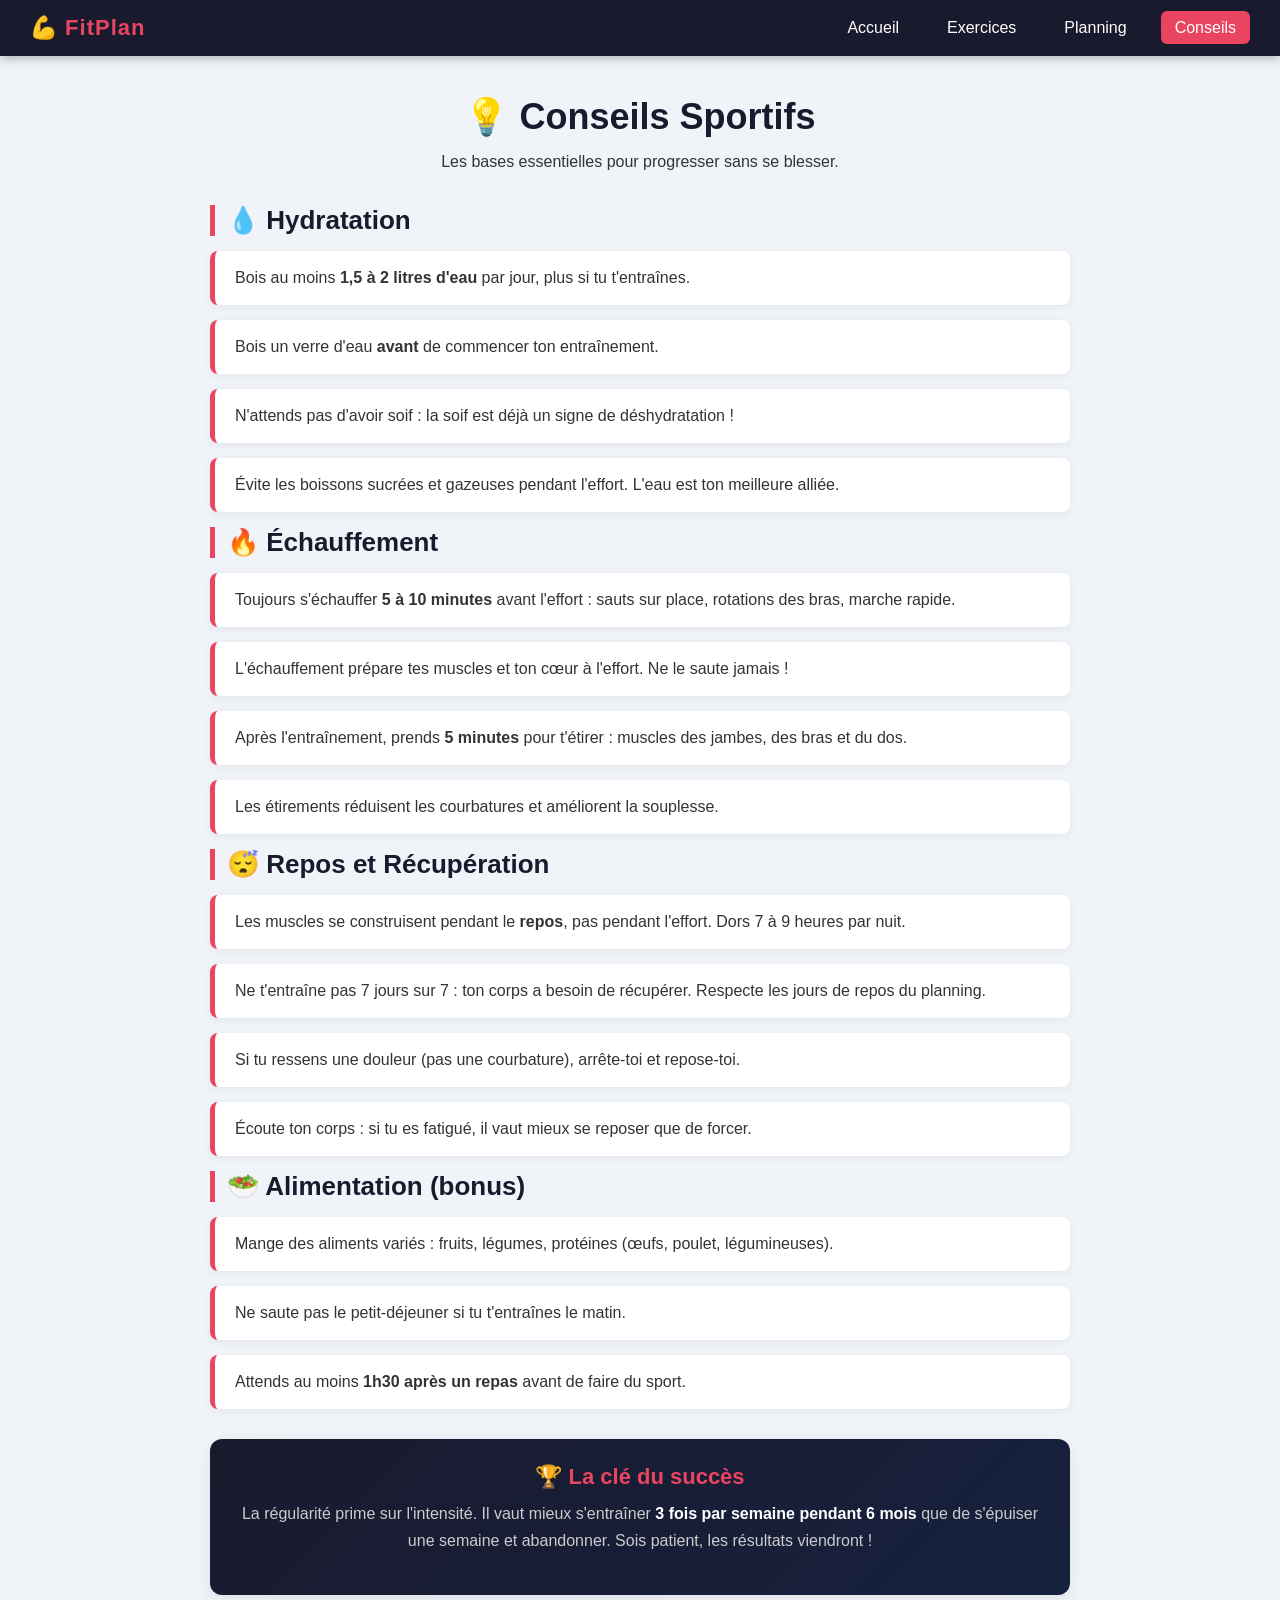
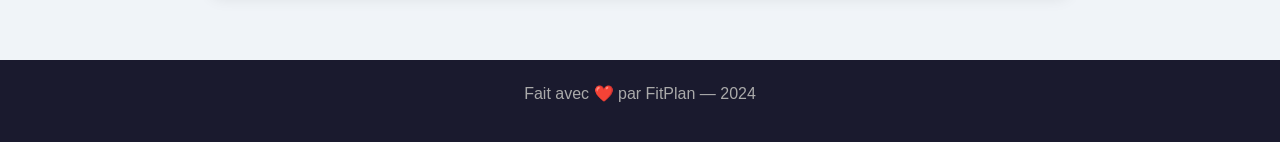
==== conseils.html @ 5ef5ac4e "Add files via upload" ====
<!DOCTYPE html>
<html lang="fr">
<head>
  <meta charset="UTF-8" />
  <meta name="viewport" content="width=device-width, initial-scale=1.0" />
  <title>FitPlan - Conseils</title>
  <link rel="stylesheet" href="style.css" />
</head>

<body>
  <nav>
    <div class="logo">💪 FitPlan</div>
    <ul>
      <li><a href="index.html">Accueil</a></li>
      <li><a href="exercices.html">Exercices</a></li>
      <li><a href="planning.html">Planning</a></li>
      <li><a href="conseils.html" class="actif">Conseils</a></li>
    </ul>
  </nav>

  <main>

    <h1>💡 Conseils Sportifs</h1>
    <p style="text-align:center; margin-bottom: 30px;">
      Les bases essentielles pour progresser sans se blesser.
    </p>

    <h2>💧 Hydratation</h2>
    <ul class="liste-conseils">
      <li>Bois au moins <strong>1,5 à 2 litres d'eau</strong> par jour, plus si tu t'entraînes.</li>
      <li>Bois un verre d'eau <strong>avant</strong> de commencer ton entraînement.</li>
      <li>N'attends pas d'avoir soif : la soif est déjà un signe de déshydratation !</li>
      <li>Évite les boissons sucrées et gazeuses pendant l'effort. L'eau est ton meilleure alliée.</li>
    </ul>

    <h2>🔥 Échauffement</h2>
    <ul class="liste-conseils">
      <li>Toujours s'échauffer <strong>5 à 10 minutes</strong> avant l'effort : sauts sur place, rotations des bras, marche rapide.</li>
      <li>L'échauffement prépare tes muscles et ton cœur à l'effort. Ne le saute jamais !</li>
      <li>Après l'entraînement, prends <strong>5 minutes</strong> pour t'étirer : muscles des jambes, des bras et du dos.</li>
      <li>Les étirements réduisent les courbatures et améliorent la souplesse.</li>
    </ul>

    <h2>😴 Repos et Récupération</h2>
    <ul class="liste-conseils">
      <li>Les muscles se construisent pendant le <strong>repos</strong>, pas pendant l'effort. Dors 7 à 9 heures par nuit.</li>
      <li>Ne t'entraîne pas 7 jours sur 7 : ton corps a besoin de récupérer. Respecte les jours de repos du planning.</li>
      <li>Si tu ressens une douleur (pas une courbature), arrête-toi et repose-toi.</li>
      <li>Écoute ton corps : si tu es fatigué, il vaut mieux se reposer que de forcer.</li>
    </ul>
    <h2>🥗 Alimentation (bonus)</h2>
    <ul class="liste-conseils">
      <li>Mange des aliments variés : fruits, légumes, protéines (œufs, poulet, légumineuses).</li>
      <li>Ne saute pas le petit-déjeuner si tu t'entraînes le matin.</li>
      <li>Attends au moins <strong>1h30 après un repas</strong> avant de faire du sport.</li>
    </ul>

  
    <div class="card" style="text-align:center; margin-top:30px; background: linear-gradient(135deg,#1a1a2e,#16213e); color:white;">
      <h3 style="color:#e94560; font-size:22px; margin-bottom:10px;">🏆 La clé du succès</h3>
      <p style="color:#ccc;">
        La régularité prime sur l'intensité. Il vaut mieux s'entraîner
        <strong style="color:white;">3 fois par semaine pendant 6 mois</strong>
        que de s'épuiser une semaine et abandonner. Sois patient, les résultats viendront !
      </p>
    </div>

  </main>

  <footer>
    <p>Fait avec <span>❤️</span> par FitPlan &mdash; 2024</p>
  </footer>

  <script src="script.js"></script>

</body>
</html>
---- style.css ----
* {
  margin: 0;
  padding: 0;
  box-sizing: border-box; /* Facilite le calcul des tailles */
}

body {
  font-family: Arial, sans-serif; 
  background-color: #f0f4f8;     
  color: #333;                  
  min-height: 100vh;            
  display: flex;
  flex-direction: column;
}

nav {
  background-color: #1a1a2e;   
  padding: 15px 30px;
  display: flex;
  justify-content: space-between;
  align-items: center;
  box-shadow: 0 2px 10px rgba(0,0,0,0.3);
}


nav .logo {
  color: #e94560;
  font-size: 22px;
  font-weight: bold;
  letter-spacing: 1px;
}


nav ul {
  list-style: none; 
  display: flex;
  gap: 20px;        
}

nav ul li a {
  color: #ffffff;
  text-decoration: none;
  font-size: 16px;
  padding: 8px 14px;
  border-radius: 6px;
  transition: background-color 0.3s; 
}


nav ul li a:hover {
  background-color: #e94560;  
  color: #fff;
}


nav ul li a.actif {
  background-color: #e94560;
}


main {
  flex: 1; 
  padding: 40px 20px;
  max-width: 900px;   
  margin: 0 auto;      
  width: 100%;
}


h1 {
  font-size: 36px;
  color: #1a1a2e;
  margin-bottom: 10px;
  text-align: center;
}

h2 {
  font-size: 26px;
  color: #1a1a2e;
  margin-bottom: 15px;
  border-left: 5px solid #e94560; 
  padding-left: 12px;
}

h3 {
  font-size: 20px;
  color: #16213e;
  margin-bottom: 8px;
}

p {
  font-size: 16px;
  line-height: 1.7;  
  margin-bottom: 15px;
}


.hero {
  text-align: center;
  background: linear-gradient(135deg, #1a1a2e, #16213e);
  color: white;
  padding: 60px 30px;
  border-radius: 16px;
  margin-bottom: 40px;
}

.hero h1 {
  color: #fff;
  font-size: 42px;
  margin-bottom: 15px;
}

.hero p {
  color: #ccc;
  font-size: 18px;
  margin-bottom: 30px;
}


.btn-principal {
  background-color: #e94560;  
  color: white;
  border: none;
  padding: 15px 35px;
  font-size: 18px;
  border-radius: 8px;
  cursor: pointer;             
  transition: transform 0.2s, background-color 0.3s; 
}


.btn-principal:hover {
  background-color: #c73652;  
  transform: scale(1.05);     
}


.card {
  background-color: #ffffff;
  border-radius: 12px;
  padding: 25px;
  margin-bottom: 25px;
  box-shadow: 0 4px 15px rgba(0,0,0,0.08); 
  transition: transform 0.2s;
}


.card:hover {
  transform: translateY(-4px); 
}


.img-exercice {
  width: 100%;
  max-width: 400px;  
  height: 220px;
  object-fit: cover; 
  border-radius: 10px;
  display: block;
  margin: 15px auto; 
}


table {
  width: 100%;
  border-collapse: collapse; 
  margin-top: 20px;
  background-color: #fff;
  border-radius: 12px;
  overflow: hidden;
  box-shadow: 0 4px 15px rgba(0,0,0,0.08);
}


th {
  background-color: #1a1a2e;
  color: #fff;
  padding: 14px 20px;
  text-align: left;
  font-size: 15px;
}


td {
  padding: 14px 20px;
  border-bottom: 1px solid #eee;
  font-size: 15px;
}

tr.repos td {
  color: #888;
  font-style: italic;
}


tr:hover td {
  background-color: #fef0f3; 
}


.liste-conseils {
  list-style: none;
  padding: 0;
}

.liste-conseils li {
  background-color: #fff;
  border-left: 5px solid #e94560;
  margin-bottom: 15px;
  padding: 18px 20px;
  border-radius: 8px;
  font-size: 16px;
  box-shadow: 0 2px 8px rgba(0,0,0,0.06);
}


.liste-conseils li::before {
  margin-right: 10px;
  font-size: 20px;
}


footer {
  background-color: #1a1a2e;
  color: #aaa;
  text-align: center;
  padding: 20px;
  font-size: 14px;
}

footer span {
  color: #e94560;
}


.avantages {
  display: flex;
  gap: 20px;
  flex-wrap: wrap; 
  margin-top: 20px;
}

.avantage-item {
  flex: 1;
  min-width: 200px;
  background-color: #fff;
  border-radius: 12px;
  padding: 25px;
  text-align: center;
  box-shadow: 0 4px 15px rgba(0,0,0,0.08);
}

.avantage-item .icone {
  font-size: 40px;
  margin-bottom: 10px;
}

.badge {
  display: inline-block;
  background-color: #e94560;
  color: white;
  font-size: 13px;
  padding: 4px 12px;
  border-radius: 20px;
  margin-bottom: 10px;
}
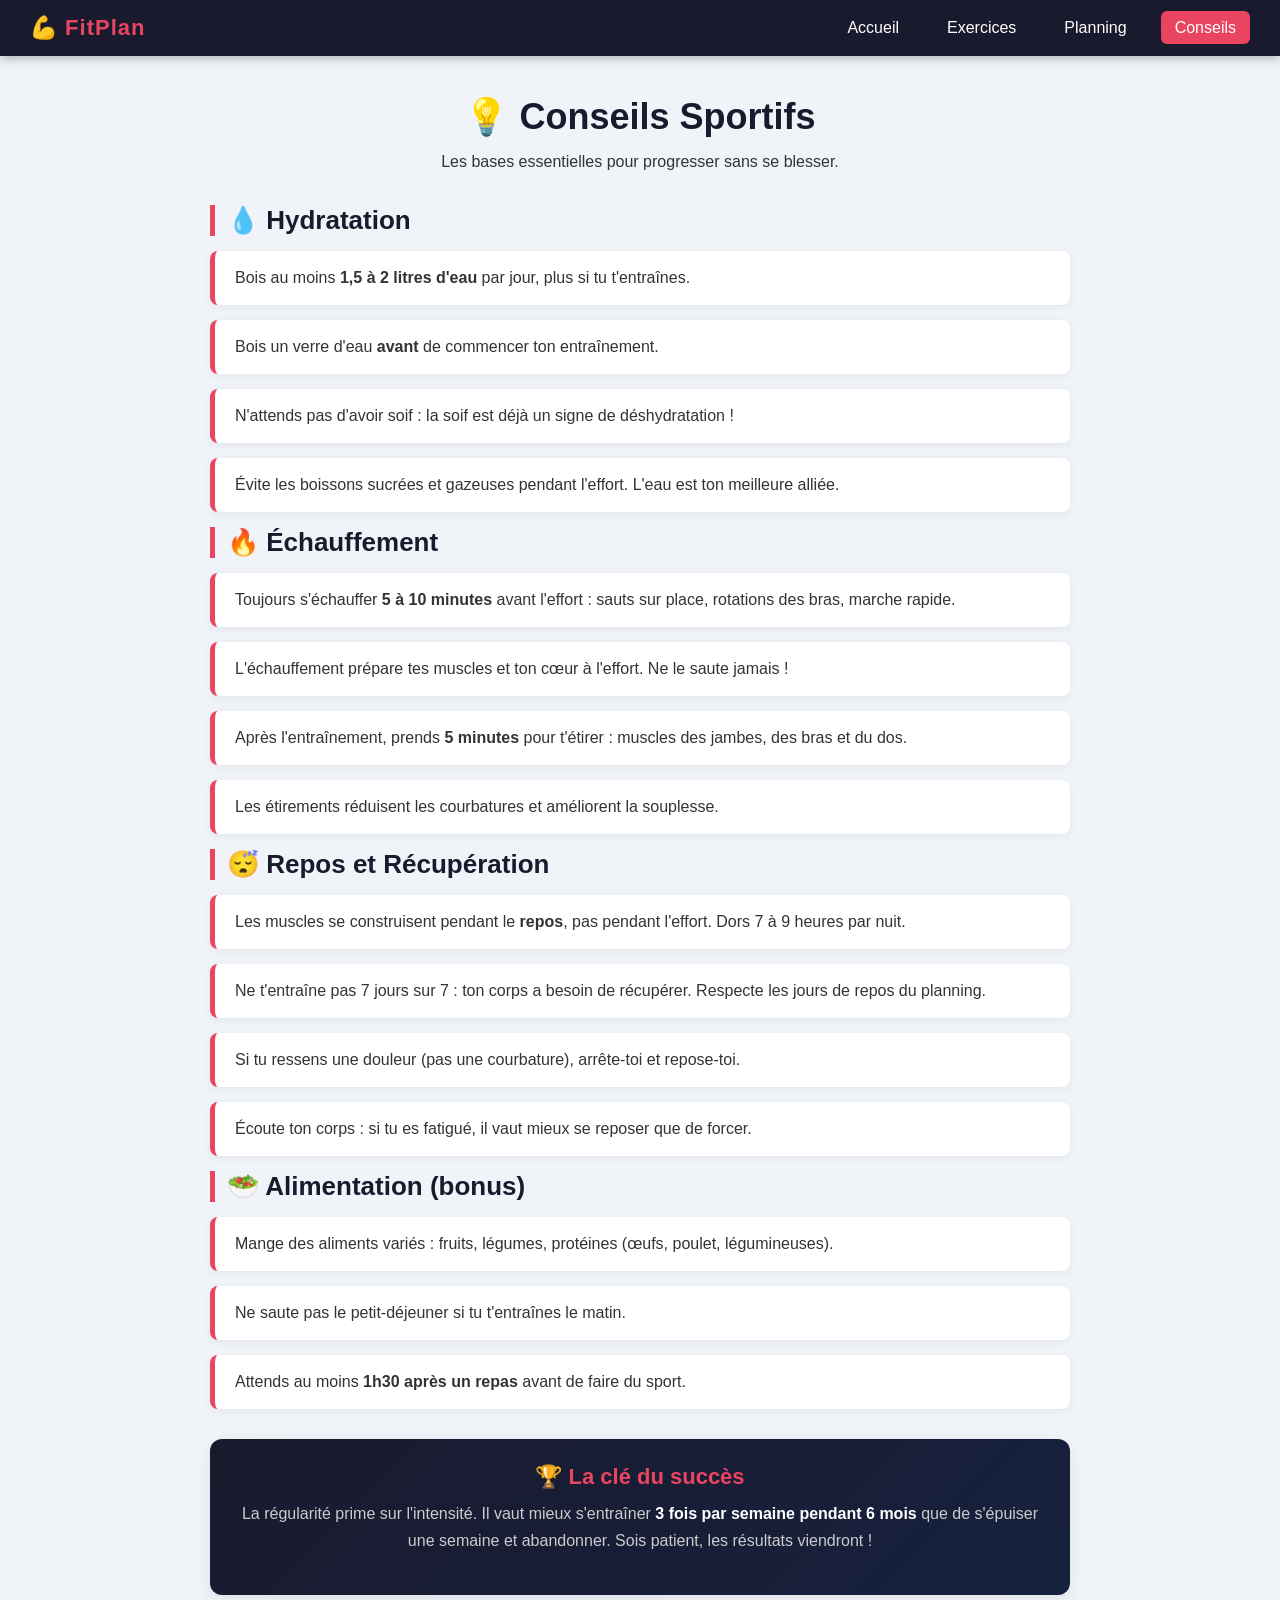
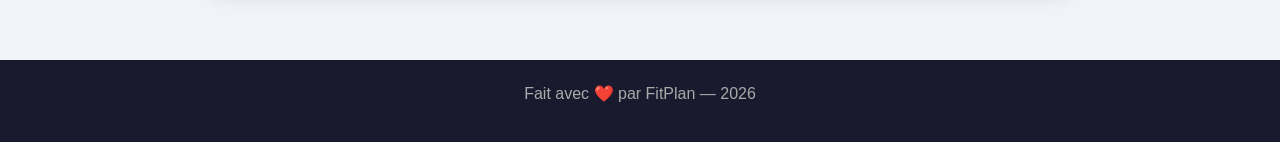
==== commit f43af413: "Update footer year from 2024 to 2026" ====
--- a/conseils.html
+++ b/conseils.html
@@ -68,7 +68,7 @@
   </main>
 
   <footer>
-    <p>Fait avec <span>❤️</span> par FitPlan &mdash; 2024</p>
+    <p>Fait avec <span>❤️</span> par FitPlan &mdash; 2026</p>
   </footer>
 
   <script src="script.js"></script>
